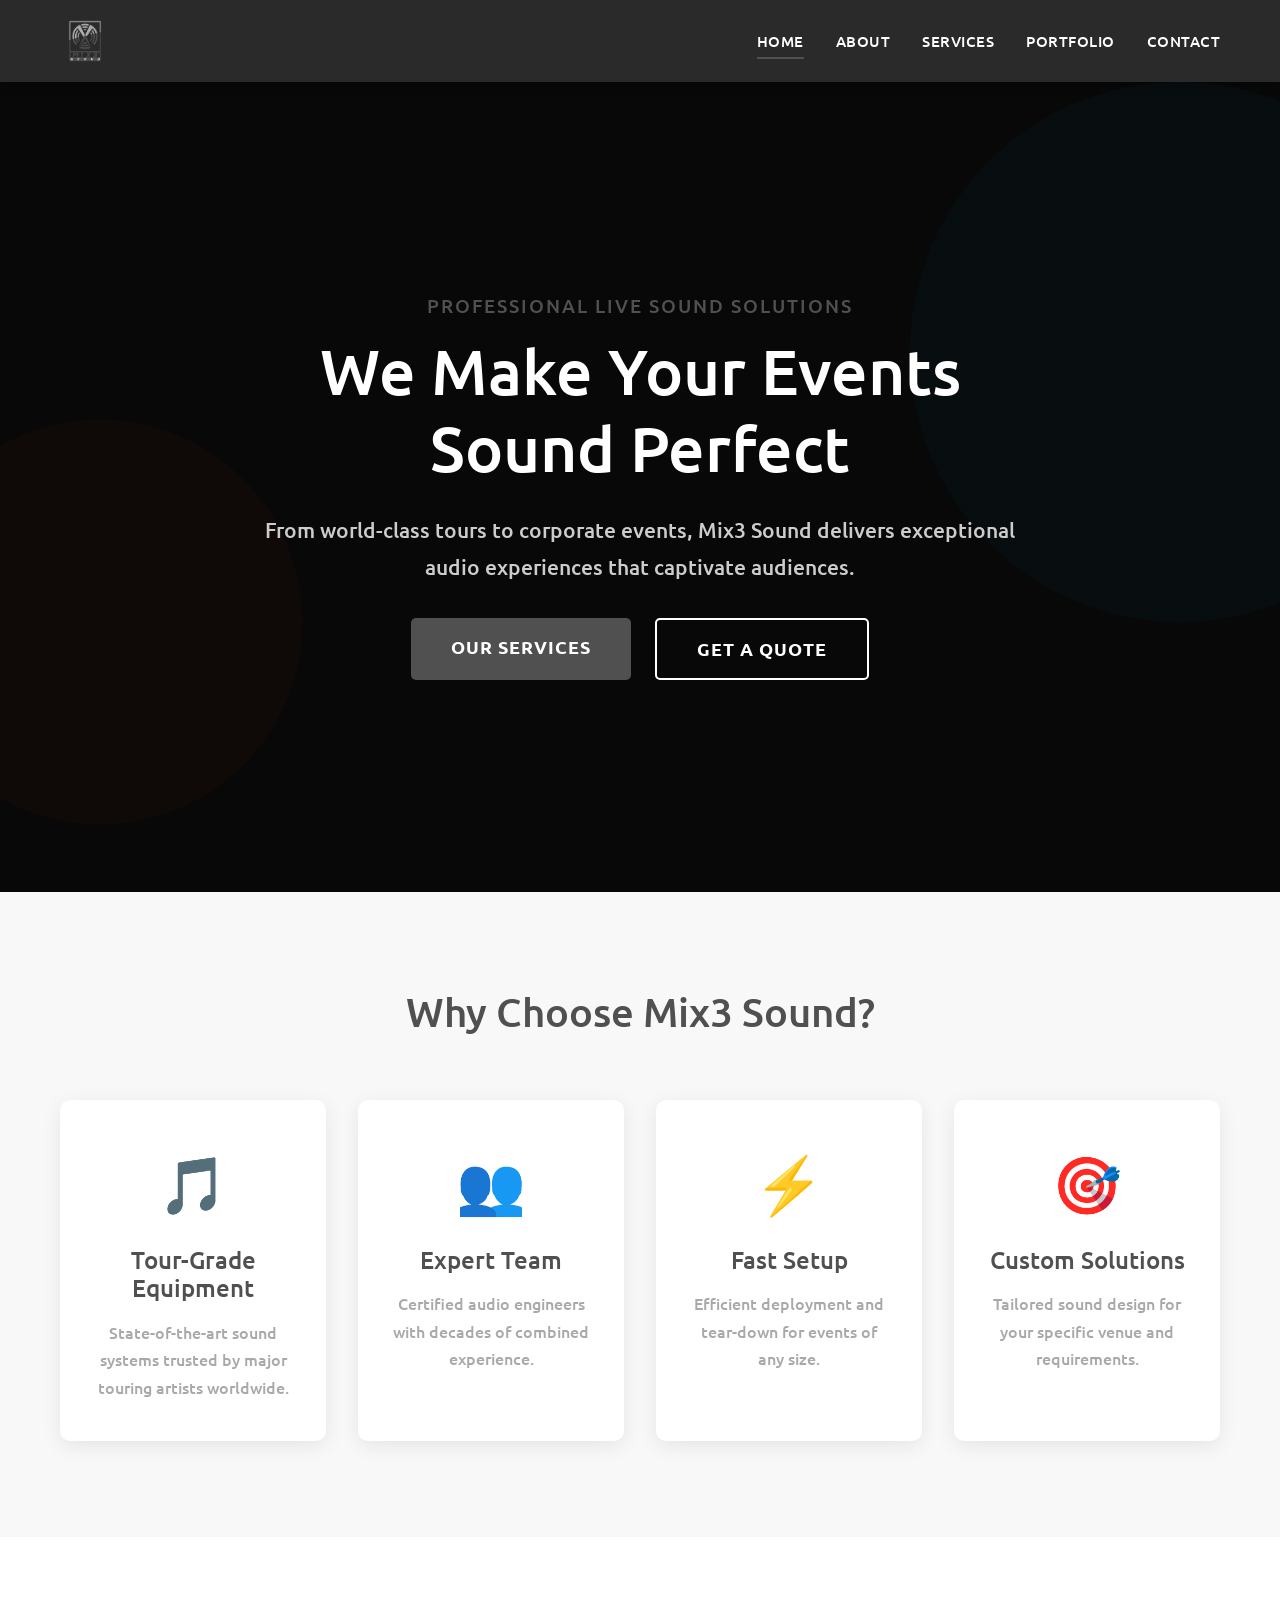
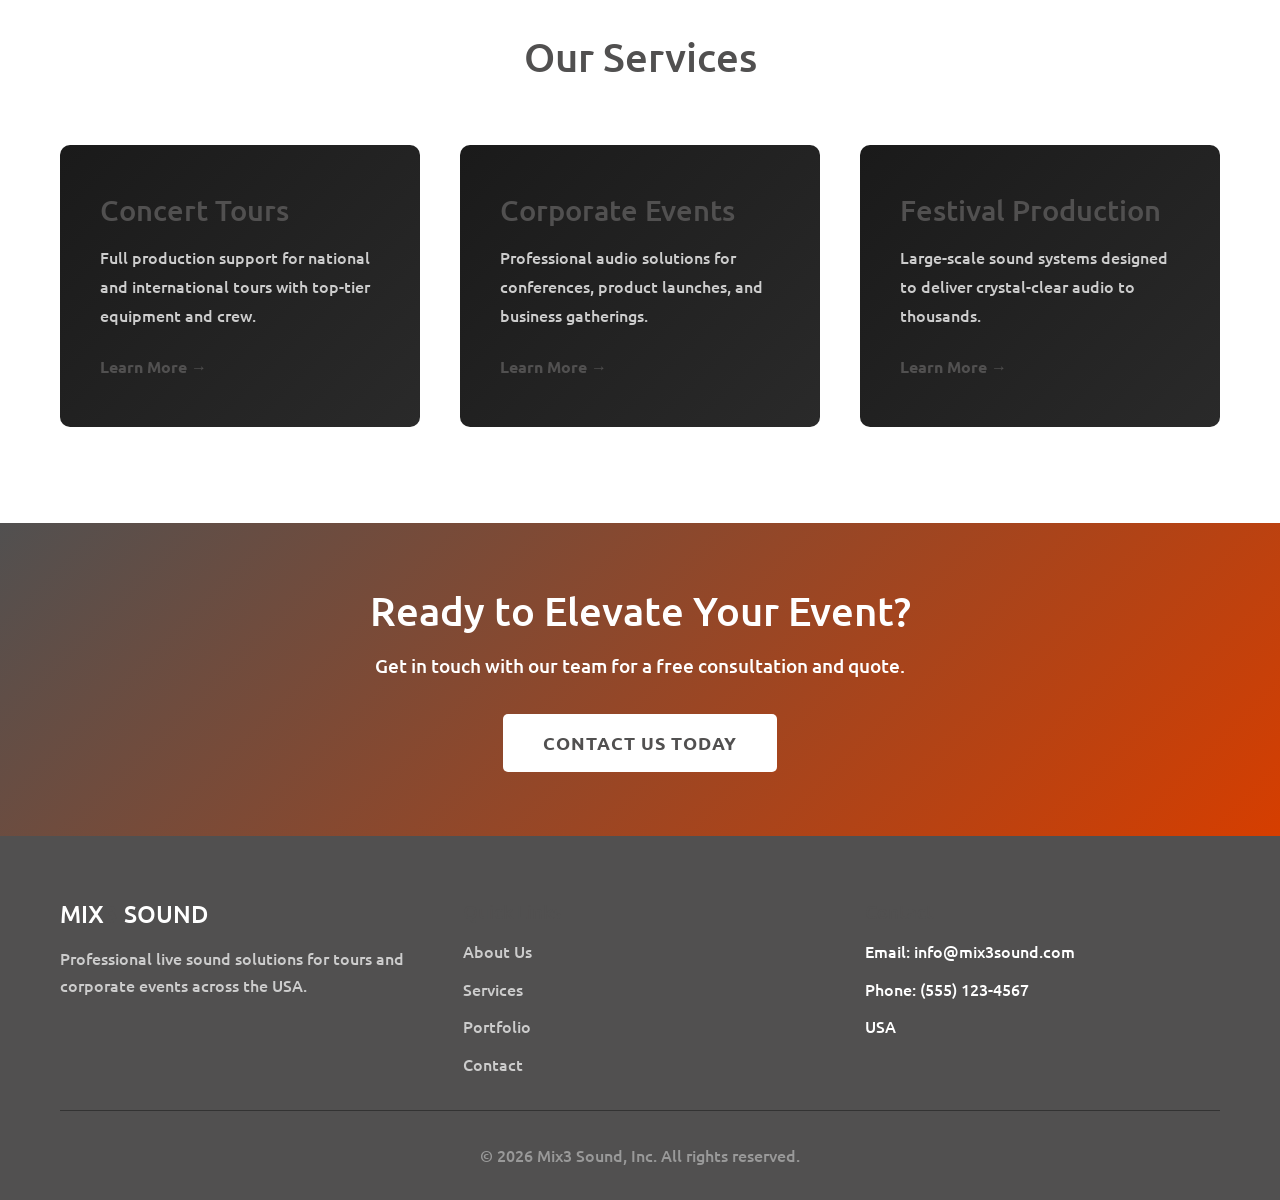
==== index.html @ 5f2ae473 "Initial commit: Mix3 Sound website with Ubuntu typography and brand colors" ====
<!DOCTYPE html>
<html lang="en">
<head>
    <meta charset="UTF-8">
    <meta name="viewport" content="width=device-width, initial-scale=1.0">
    <meta name="description" content="Mix3 Sound, Inc. - Professional Live Sound for Tours and Corporate Events">
    <title>Mix3 Sound, Inc. | Professional Live Sound Solutions</title>
    <link rel="preconnect" href="https://fonts.googleapis.com">
    <link rel="preconnect" href="https://fonts.gstatic.com" crossorigin>
    <link href="https://fonts.googleapis.com/css2?family=Ubuntu:wght@400;500;700&display=swap" rel="stylesheet">
    <link rel="stylesheet" href="css/style.css">
    <link rel="stylesheet" href="css/responsive.css">
</head>
<body>
    <!-- Navigation -->
    <nav class="navbar">
        <div class="container">
            <div class="logo">
                <a href="index.html">
                    <img src="images/logo/mix3-logo.png" alt="Mix3 Sound, Inc." class="logo-img">
                </a>
            </div>
            <ul class="nav-menu">
                <li><a href="index.html" class="active">Home</a></li>
                <li><a href="about.html">About</a></li>
                <li><a href="services.html">Services</a></li>
                <li><a href="portfolio.html">Portfolio</a></li>
                <li><a href="contact.html">Contact</a></li>
            </ul>
            <div class="hamburger">
                <span></span>
                <span></span>
                <span></span>
            </div>
        </div>
    </nav>

    <!-- Hero Section -->
    <section class="hero">
        <div class="hero-overlay">
            <div class="container">
                <div class="hero-content">
                    <h2 class="hero-subtitle">Professional Live Sound Solutions</h2>
                    <h1 class="hero-title">We Make Your Events Sound Perfect</h1>
                    <p class="hero-description">From world-class tours to corporate events, Mix3 Sound delivers exceptional audio experiences that captivate audiences.</p>
                    <div class="hero-buttons">
                        <a href="services.html" class="btn btn-primary">Our Services</a>
                        <a href="contact.html" class="btn btn-secondary">Get a Quote</a>
                    </div>
                </div>
            </div>
        </div>
    </section>

    <!-- Features Section -->
    <section class="features">
        <div class="container">
            <h2 class="section-title">Why Choose Mix3 Sound?</h2>
            <div class="features-grid">
                <div class="feature-card">
                    <div class="feature-icon">🎵</div>
                    <h3>Tour-Grade Equipment</h3>
                    <p>State-of-the-art sound systems trusted by major touring artists worldwide.</p>
                </div>
                <div class="feature-card">
                    <div class="feature-icon">👥</div>
                    <h3>Expert Team</h3>
                    <p>Certified audio engineers with decades of combined experience.</p>
                </div>
                <div class="feature-card">
                    <div class="feature-icon">⚡</div>
                    <h3>Fast Setup</h3>
                    <p>Efficient deployment and tear-down for events of any size.</p>
                </div>
                <div class="feature-card">
                    <div class="feature-icon">🎯</div>
                    <h3>Custom Solutions</h3>
                    <p>Tailored sound design for your specific venue and requirements.</p>
                </div>
            </div>
        </div>
    </section>

    <!-- Services Preview -->
    <section class="services-preview">
        <div class="container">
            <h2 class="section-title">Our Services</h2>
            <div class="services-grid">
                <div class="service-card">
                    <h3>Concert Tours</h3>
                    <p>Full production support for national and international tours with top-tier equipment and crew.</p>
                    <a href="services.html#tours" class="link-arrow">Learn More →</a>
                </div>
                <div class="service-card">
                    <h3>Corporate Events</h3>
                    <p>Professional audio solutions for conferences, product launches, and business gatherings.</p>
                    <a href="services.html#corporate" class="link-arrow">Learn More →</a>
                </div>
                <div class="service-card">
                    <h3>Festival Production</h3>
                    <p>Large-scale sound systems designed to deliver crystal-clear audio to thousands.</p>
                    <a href="services.html#festivals" class="link-arrow">Learn More →</a>
                </div>
            </div>
        </div>
    </section>

    <!-- CTA Section -->
    <section class="cta-section">
        <div class="container">
            <h2>Ready to Elevate Your Event?</h2>
            <p>Get in touch with our team for a free consultation and quote.</p>
            <a href="contact.html" class="btn btn-primary">Contact Us Today</a>
        </div>
    </section>

    <!-- Footer -->
    <footer class="footer">
        <div class="container">
            <div class="footer-content">
                <div class="footer-col">
                    <h3>MIX<span class="highlight">3</span> SOUND</h3>
                    <p>Professional live sound solutions for tours and corporate events across the USA.</p>
                </div>
                <div class="footer-col">
                    <h4>Quick Links</h4>
                    <ul>
                        <li><a href="about.html">About Us</a></li>
                        <li><a href="services.html">Services</a></li>
                        <li><a href="portfolio.html">Portfolio</a></li>
                        <li><a href="contact.html">Contact</a></li>
                    </ul>
                </div>
                <div class="footer-col">
                    <h4>Contact</h4>
                    <ul>
                        <li>Email: info@mix3sound.com</li>
                        <li>Phone: (555) 123-4567</li>
                        <li>USA</li>
                    </ul>
                </div>
            </div>
            <div class="footer-bottom">
                <p>&copy; 2026 Mix3 Sound, Inc. All rights reserved.</p>
            </div>
        </div>
    </footer>

    <!-- Mobile Menu Script -->
    <script>
        const hamburger = document.querySelector('.hamburger');
        const navMenu = document.querySelector('.nav-menu');

        hamburger.addEventListener('click', () => {
            hamburger.classList.toggle('active');
            navMenu.classList.toggle('active');
        });

        document.querySelectorAll('.nav-menu a').forEach(link => {
            link.addEventListener('click', () => {
                hamburger.classList.remove('active');
                navMenu.classList.remove('active');
            });
        });
    </script>
</body>
</html>
---- css/style.css ----
/* ========================================
   MIX3 SOUND, INC. - MAIN STYLESHEET
   Professional Live Sound Website
   ======================================== */

/* ============ RESET & BASE STYLES ============ */
* {
    margin: 0;
    padding: 0;
    box-sizing: border-box;
}

:root {
    /* Color Palette - Mix3 Sound Brand Colors */
    --primary-color: #515050;
    --secondary-color: #ABA8A8;
    --accent-color: #515050;
    --text-dark: #515050;
    --text-light: #FFFFFF;
    --text-gray: #ABA8A8;
    --bg-light: #f8f8f8;
    --bg-dark: #515050;
    
    /* Spacing */
    --spacing-xs: 0.5rem;
    --spacing-sm: 1rem;
    --spacing-md: 2rem;
    --spacing-lg: 4rem;
    --spacing-xl: 6rem;
    
    /* Typography - Ubuntu */
    --font-primary: 'Ubuntu', 'Segoe UI', Tahoma, Geneva, Verdana, sans-serif;
    --font-heading: 'Ubuntu', 'Arial Black', 'Arial Bold', sans-serif;
}

body {
    font-family: var(--font-primary);
    font-weight: 500;
    line-height: 1.6;
    color: var(--text-dark);
    background-color: #ffffff;
    overflow-x: hidden;
}

.container {
    max-width: 1200px;
    margin: 0 auto;
    padding: 0 20px;
}

img {
    max-width: 100%;
    height: auto;
    display: block;
}

a {
    text-decoration: none;
    color: inherit;
    transition: all 0.3s ease;
}

ul {
    list-style: none;
}

/* ============ TYPOGRAPHY ============ */
h1, h2, h3, h4, h5, h6 {
    font-family: var(--font-heading);
    font-weight: 500;
    line-height: 1.2;
    margin-bottom: 1rem;
}

h1 { font-size: 3rem; }
h2 { font-size: 2.5rem; }
h3 { font-size: 2rem; }
h4 { font-size: 1.5rem; }

.section-title {
    text-align: center;
    font-size: 2.5rem;
    margin-bottom: var(--spacing-lg);
    color: var(--text-dark);
}

.highlight {
    color: var(--primary-color);
}

/* ============ BUTTONS ============ */
.btn {
    display: inline-block;
    padding: 15px 40px;
    font-size: 1.1rem;
    font-weight: 600;
    text-transform: uppercase;
    letter-spacing: 1px;
    border-radius: 5px;
    cursor: pointer;
    transition: all 0.3s ease;
    border: none;
}

.btn-primary {
    background: var(--primary-color);
    color: var(--text-light);
}

.btn-primary:hover {
    background: #e64400;
    transform: translateY(-2px);
    box-shadow: 0 10px 25px rgba(255, 75, 0, 0.3);
}

.btn-secondary {
    background: transparent;
    color: var(--text-light);
    border: 2px solid var(--text-light);
}

.btn-secondary:hover {
    background: var(--text-light);
    color: var(--text-dark);
}

.link-arrow {
    color: var(--primary-color);
    font-weight: 600;
    transition: all 0.3s ease;
}

.link-arrow:hover {
    transform: translateX(5px);
    display: inline-block;
}

/* ============ NAVIGATION ============ */
.navbar {
    background: #2B2A2A;
    padding: 1rem 0;
    position: sticky;
    top: 0;
    z-index: 1000;
    box-shadow: 0 2px 10px rgba(0,0,0,0.3);
}

.navbar .container {
    display: flex;
    justify-content: space-between;
    align-items: center;
}

.logo h1 {
    font-size: 1.8rem;
    color: var(--text-light);
    margin: 0;
}

.logo-img {
    height: 50px;
    width: auto;
    display: block;
}

.logo a {
    display: block;
    line-height: 0;
}

.nav-menu {
    display: flex;
    gap: 2rem;
}

.nav-menu a {
    color: var(--text-light);
    font-weight: 500;
    text-transform: uppercase;
    letter-spacing: 0.5px;
    font-size: 0.95rem;
    padding: 0.5rem 0;
    position: relative;
}

.nav-menu a::after {
    content: '';
    position: absolute;
    bottom: 0;
    left: 0;
    width: 0;
    height: 2px;
    background: var(--primary-color);
    transition: width 0.3s ease;
}

.nav-menu a:hover::after,
.nav-menu a.active::after {
    width: 100%;
}

.hamburger {
    display: none;
    flex-direction: column;
    cursor: pointer;
}

.hamburger span {
    width: 25px;
    height: 3px;
    background: var(--text-light);
    margin: 3px 0;
    transition: 0.3s;
}

/* ============ HERO SECTION ============ */
.hero {
    height: 90vh;
    min-height: 600px;
    background: linear-gradient(135deg, #0a0a0a 0%, #1a1a1a 100%);
    background-image: 
        linear-gradient(rgba(0, 0, 0, 0.7), rgba(0, 0, 0, 0.7)),
        url('data:image/svg+xml,<svg xmlns="http://www.w3.org/2000/svg" viewBox="0 0 1200 600"><rect fill="%231a1a1a" width="1200" height="600"/><circle cx="200" cy="400" r="150" fill="%23FF4B00" opacity="0.1"/><circle cx="1000" cy="200" r="200" fill="%2300D4FF" opacity="0.1"/></svg>');
    background-size: cover;
    background-position: center;
    display: flex;
    align-items: center;
    position: relative;
}

.hero-overlay {
    width: 100%;
}

.hero-content {
    text-align: center;
    color: var(--text-light);
    max-width: 800px;
    margin: 0 auto;
}

.hero-subtitle {
    color: var(--accent-color);
    font-size: 1.2rem;
    font-weight: 500;
    text-transform: uppercase;
    letter-spacing: 2px;
    margin-bottom: 1rem;
}

.hero-title {
    font-size: 4rem;
    margin-bottom: 1.5rem;
    animation: fadeInUp 1s ease;
}

.hero-description {
    font-size: 1.3rem;
    margin-bottom: 2rem;
    color: #cccccc;
    line-height: 1.8;
}

.hero-buttons {
    display: flex;
    gap: 1.5rem;
    justify-content: center;
    flex-wrap: wrap;
}

@keyframes fadeInUp {
    from {
        opacity: 0;
        transform: translateY(30px);
    }
    to {
        opacity: 1;
        transform: translateY(0);
    }
}

/* ============ FEATURES SECTION ============ */
.features {
    padding: var(--spacing-xl) 0;
    background: var(--bg-light);
}

.features-grid {
    display: grid;
    grid-template-columns: repeat(auto-fit, minmax(250px, 1fr));
    gap: 2rem;
}

.feature-card {
    background: white;
    padding: 2.5rem 2rem;
    text-align: center;
    border-radius: 10px;
    box-shadow: 0 5px 20px rgba(0,0,0,0.08);
    transition: transform 0.3s ease, box-shadow 0.3s ease;
}

.feature-card:hover {
    transform: translateY(-10px);
    box-shadow: 0 15px 40px rgba(0,0,0,0.15);
}

.feature-icon {
    font-size: 3.5rem;
    margin-bottom: 1rem;
}

.feature-card h3 {
    color: var(--text-dark);
    margin-bottom: 1rem;
    font-size: 1.5rem;
}

.feature-card p {
    color: var(--text-gray);
    line-height: 1.7;
}

/* ============ SERVICES PREVIEW ============ */
.services-preview {
    padding: var(--spacing-xl) 0;
}

.services-grid {
    display: grid;
    grid-template-columns: repeat(auto-fit, minmax(300px, 1fr));
    gap: 2.5rem;
}

.service-card {
    background: linear-gradient(135deg, #1a1a1a 0%, #2a2a2a 100%);
    color: var(--text-light);
    padding: 3rem 2.5rem;
    border-radius: 10px;
    transition: transform 0.3s ease;
}

.service-card:hover {
    transform: scale(1.05);
}

.service-card h3 {
    font-size: 1.8rem;
    margin-bottom: 1rem;
    color: var(--primary-color);
}

.service-card p {
    margin-bottom: 1.5rem;
    color: #cccccc;
    line-height: 1.8;
}

/* ============ CTA SECTION ============ */
.cta-section {
    background: linear-gradient(135deg, var(--primary-color) 0%, #d63e00 100%);
    color: var(--text-light);
    padding: var(--spacing-lg) 0;
    text-align: center;
}

.cta-section h2 {
    font-size: 2.5rem;
    margin-bottom: 1rem;
}

.cta-section p {
    font-size: 1.2rem;
    margin-bottom: 2rem;
}

.cta-section .btn-primary {
    background: var(--text-light);
    color: var(--primary-color);
}

.cta-section .btn-primary:hover {
    background: #f0f0f0;
}

/* ============ PAGE HEADER ============ */
.page-header {
    background: linear-gradient(135deg, #1a1a1a 0%, #2a2a2a 100%);
    color: var(--text-light);
    padding: var(--spacing-lg) 0;
    text-align: center;
}

.page-header h1 {
    font-size: 3.5rem;
    margin-bottom: 1rem;
}

.page-header p {
    font-size: 1.3rem;
    color: #cccccc;
}

/* ============ ABOUT PAGE ============ */
.about-content {
    padding: var(--spacing-xl) 0;
}

.about-grid {
    display: grid;
    grid-template-columns: 1fr 1fr;
    gap: 4rem;
    align-items: center;
}

.about-text h2 {
    color: var(--text-dark);
    margin-bottom: 1.5rem;
}

.about-text p {
    color: var(--text-gray);
    font-size: 1.1rem;
    line-height: 1.8;
    margin-bottom: 1.5rem;
}

.about-image {
    border-radius: 10px;
    overflow: hidden;
}

.placeholder-image {
    background: linear-gradient(135deg, #e0e0e0 0%, #f0f0f0 100%);
    padding: 8rem 2rem;
    text-align: center;
    color: #999;
    font-size: 1.2rem;
}

.mission-vision {
    background: var(--bg-light);
    padding: var(--spacing-lg) 0;
}

.mv-grid {
    display: grid;
    grid-template-columns: repeat(auto-fit, minmax(400px, 1fr));
    gap: 2rem;
}

.mv-card {
    background: white;
    padding: 3rem;
    border-radius: 10px;
    box-shadow: 0 5px 20px rgba(0,0,0,0.08);
}

.mv-card h3 {
    color: var(--primary-color);
    font-size: 2rem;
    margin-bottom: 1rem;
}

.mv-card p {
    color: var(--text-gray);
    font-size: 1.1rem;
    line-height: 1.8;
}

.values {
    padding: var(--spacing-xl) 0;
}

.values-grid {
    display: grid;
    grid-template-columns: repeat(auto-fit, minmax(250px, 1fr));
    gap: 2rem;
}

.value-card {
    text-align: center;
    padding: 2rem;
}

.value-card h3 {
    color: var(--text-dark);
    font-size: 1.5rem;
    margin-bottom: 1rem;
}

.value-card p {
    color: var(--text-gray);
    line-height: 1.7;
}

.stats-section {
    background: linear-gradient(135deg, #1a1a1a 0%, #2a2a2a 100%);
    color: var(--text-light);
    padding: var(--spacing-lg) 0;
}

.stats-grid {
    display: grid;
    grid-template-columns: repeat(auto-fit, minmax(200px, 1fr));
    gap: 2rem;
}

.stat-card {
    text-align: center;
    padding: 2rem;
}

.stat-number {
    font-size: 3.5rem;
    color: var(--primary-color);
    margin-bottom: 0.5rem;
}

.stat-card p {
    font-size: 1.1rem;
    color: #cccccc;
}

/* ============ SERVICES PAGE ============ */
.services-detail {
    padding: var(--spacing-xl) 0;
}

.service-detail-card {
    margin-bottom: 4rem;
    background: white;
    border-radius: 10px;
    padding: 3rem;
    box-shadow: 0 5px 20px rgba(0,0,0,0.08);
}

.service-detail-card h2 {
    color: var(--primary-color);
    margin-bottom: 1rem;
}

.service-intro {
    font-size: 1.2rem;
    color: var(--text-gray);
    margin-bottom: 2rem;
}

.service-detail-card h3 {
    color: var(--text-dark);
    font-size: 1.5rem;
    margin-top: 2rem;
    margin-bottom: 1rem;
}

.service-list {
    list-style: none;
    padding-left: 0;
}

.service-list li {
    color: var(--text-gray);
    padding: 0.75rem 0;
    padding-left: 2rem;
    position: relative;
    line-height: 1.6;
}

.service-list li::before {
    content: "✓";
    position: absolute;
    left: 0;
    color: var(--primary-color);
    font-weight: bold;
    font-size: 1.2rem;
}

.service-highlights {
    background: var(--bg-light);
    padding: 2rem;
    border-radius: 8px;
    margin-top: 2rem;
    border-left: 4px solid var(--primary-color);
}

.service-highlights h3 {
    margin-top: 0;
}

.service-highlights p {
    color: var(--text-gray);
    line-height: 1.8;
}

.additional-services {
    background: var(--bg-light);
    padding: var(--spacing-lg) 0;
}

.additional-grid {
    display: grid;
    grid-template-columns: repeat(auto-fit, minmax(300px, 1fr));
    gap: 2rem;
}

.additional-card {
    background: white;
    padding: 2.5rem;
    border-radius: 10px;
    text-align: center;
    box-shadow: 0 5px 20px rgba(0,0,0,0.08);
}

.additional-card h3 {
    color: var(--text-dark);
    margin-bottom: 1rem;
}

.additional-card p {
    color: var(--text-gray);
    line-height: 1.7;
}

/* ============ PORTFOLIO PAGE ============ */
.portfolio-section {
    padding: var(--spacing-xl) 0;
}

.portfolio-filters {
    display: flex;
    justify-content: center;
    gap: 1rem;
    margin-bottom: 3rem;
    flex-wrap: wrap;
}

.filter-btn {
    padding: 0.75rem 2rem;
    background: transparent;
    border: 2px solid var(--text-dark);
    color: var(--text-dark);
    font-weight: 600;
    text-transform: uppercase;
    cursor: pointer;
    transition: all 0.3s ease;
    border-radius: 5px;
}

.filter-btn:hover,
.filter-btn.active {
    background: var(--primary-color);
    border-color: var(--primary-color);
    color: var(--text-light);
}

.portfolio-grid {
    display: grid;
    grid-template-columns: repeat(auto-fill, minmax(350px, 1fr));
    gap: 2rem;
}

.portfolio-item {
    background: white;
    border-radius: 10px;
    overflow: hidden;
    box-shadow: 0 5px 20px rgba(0,0,0,0.08);
    transition: transform 0.3s ease;
}

.portfolio-item:hover {
    transform: translateY(-5px);
    box-shadow: 0 10px 30px rgba(0,0,0,0.15);
}

.portfolio-image {
    height: 250px;
    overflow: hidden;
}

.portfolio-image .placeholder-image {
    height: 100%;
    padding: 5rem 2rem;
}

.portfolio-info {
    padding: 2rem;
}

.portfolio-info h3 {
    color: var(--text-dark);
    font-size: 1.5rem;
    margin-bottom: 0.5rem;
}

.portfolio-category {
    color: var(--primary-color);
    font-weight: 600;
    text-transform: uppercase;
    font-size: 0.9rem;
    margin-bottom: 1rem;
}

.portfolio-info p {
    color: var(--text-gray);
    line-height: 1.7;
}

.testimonials {
    background: var(--bg-light);
    padding: var(--spacing-xl) 0;
}

.testimonials-grid {
    display: grid;
    grid-template-columns: repeat(auto-fit, minmax(300px, 1fr));
    gap: 2rem;
}

.testimonial-card {
    background: white;
    padding: 2.5rem;
    border-radius: 10px;
    box-shadow: 0 5px 20px rgba(0,0,0,0.08);
}

.testimonial-text {
    color: var(--text-gray);
    font-style: italic;
    font-size: 1.1rem;
    line-height: 1.8;
    margin-bottom: 1.5rem;
}

.testimonial-author {
    color: var(--text-dark);
    font-weight: 600;
}

/* ============ CONTACT PAGE ============ */
.contact-section {
    padding: var(--spacing-xl) 0;
}

.contact-grid {
    display: grid;
    grid-template-columns: 1.5fr 1fr;
    gap: 4rem;
}

.contact-form-container h2 {
    margin-bottom: 1rem;
}

.contact-form-container > p {
    color: var(--text-gray);
    margin-bottom: 2rem;
}

.contact-form {
    display: flex;
    flex-direction: column;
    gap: 1.5rem;
}

.form-group {
    display: flex;
    flex-direction: column;
}

.form-group label {
    font-weight: 600;
    margin-bottom: 0.5rem;
    color: var(--text-dark);
}

.form-group input,
.form-group select,
.form-group textarea {
    padding: 0.75rem 1rem;
    border: 2px solid #e0e0e0;
    border-radius: 5px;
    font-family: inherit;
    font-size: 1rem;
    transition: border-color 0.3s ease;
}

.form-group input:focus,
.form-group select:focus,
.form-group textarea:focus {
    outline: none;
    border-color: var(--primary-color);
}

.contact-form button[type="submit"] {
    margin-top: 1rem;
    width: 100%;
}

.form-message {
    margin-top: 1rem;
    padding: 1rem;
    border-radius: 5px;
    display: none;
}

.success-message {
    color: #155724;
    background: #d4edda;
    padding: 1rem;
    border-radius: 5px;
    border: 1px solid #c3e6cb;
}

.contact-info {
    background: var(--bg-light);
    padding: 2.5rem;
    border-radius: 10px;
    height: fit-content;
}

.contact-info h2 {
    margin-bottom: 2rem;
}

.contact-info-item {
    margin-bottom: 2rem;
}

.contact-info-item h3 {
    color: var(--text-dark);
    font-size: 1.2rem;
    margin-bottom: 0.5rem;
}

.contact-info-item p {
    color: var(--text-gray);
    line-height: 1.7;
}

.contact-info-item a {
    color: var(--primary-color);
    font-weight: 600;
}

.contact-info-item a:hover {
    text-decoration: underline;
}

.small-text {
    font-size: 0.9rem;
    font-style: italic;
}

.social-links {
    border-top: 2px solid #e0e0e0;
    padding-top: 2rem;
}

.social-link {
    color: var(--primary-color);
    font-weight: 600;
}

.social-link:hover {
    text-decoration: underline;
}

.faq-section {
    background: var(--bg-light);
    padding: var(--spacing-lg) 0;
}

.faq-grid {
    display: grid;
    grid-template-columns: repeat(auto-fit, minmax(300px, 1fr));
    gap: 2rem;
}

.faq-item {
    background: white;
    padding: 2rem;
    border-radius: 10px;
    box-shadow: 0 5px 20px rgba(0,0,0,0.08);
}

.faq-item h3 {
    color: var(--text-dark);
    font-size: 1.2rem;
    margin-bottom: 1rem;
}

.faq-item p {
    color: var(--text-gray);
    line-height: 1.7;
}

/* ============ FOOTER ============ */
.footer {
    background: var(--bg-dark);
    color: var(--text-light);
    padding: var(--spacing-lg) 0 var(--spacing-md) 0;
}

.footer-content {
    display: grid;
    grid-template-columns: repeat(auto-fit, minmax(250px, 1fr));
    gap: 3rem;
    margin-bottom: 2rem;
}

.footer-col h3 {
    font-size: 1.5rem;
    margin-bottom: 1rem;
}

.footer-col h4 {
    font-size: 1.2rem;
    margin-bottom: 1rem;
    color: var(--primary-color);
}

.footer-col p {
    color: #cccccc;
    line-height: 1.7;
}

.footer-col ul {
    display: flex;
    flex-direction: column;
    gap: 0.75rem;
}

.footer-col ul li a {
    color: #cccccc;
}

.footer-col ul li a:hover {
    color: var(--primary-color);
}

.footer-bottom {
    text-align: center;
    padding-top: 2rem;
    border-top: 1px solid #333;
    color: #999999;
}
---- css/responsive.css ----
/* ========================================
   MIX3 SOUND, INC. - RESPONSIVE STYLESHEET
   Mobile & Tablet Optimizations
   ======================================== */

/* ============ TABLET (max-width: 992px) ============ */
@media (max-width: 992px) {
    .container {
        padding: 0 30px;
    }

    h1 { font-size: 2.5rem; }
    h2 { font-size: 2rem; }
    h3 { font-size: 1.5rem; }

    .hero-title {
        font-size: 3rem;
    }

    .hero-description {
        font-size: 1.1rem;
    }

    .about-grid {
        grid-template-columns: 1fr;
        gap: 2rem;
    }

    .contact-grid {
        grid-template-columns: 1fr;
        gap: 3rem;
    }

    .mv-grid {
        grid-template-columns: 1fr;
    }

    .portfolio-grid {
        grid-template-columns: repeat(auto-fill, minmax(300px, 1fr));
    }
}

/* ============ MOBILE (max-width: 768px) ============ */
@media (max-width: 768px) {
    :root {
        --spacing-xl: 4rem;
        --spacing-lg: 3rem;
        --spacing-md: 1.5rem;
    }

    /* Navigation Mobile */
    .nav-menu {
        position: fixed;
        left: -100%;
        top: 70px;
        flex-direction: column;
        background-color: #2B2A2A;
        width: 100%;
        text-align: center;
        transition: 0.3s;
        box-shadow: 0 10px 27px rgba(0, 0, 0, 0.5);
        padding: 2rem 0;
        gap: 0;
    }

    .nav-menu.active {
        left: 0;
    }

    .nav-menu li {
        padding: 1rem 0;
    }

    .hamburger {
        display: flex;
    }

    .hamburger.active span:nth-child(1) {
        transform: rotate(-45deg) translate(-5px, 6px);
    }

    .hamburger.active span:nth-child(2) {
        opacity: 0;
    }

    .hamburger.active span:nth-child(3) {
        transform: rotate(45deg) translate(-5px, -6px);
    }

    /* Hero Section Mobile */
    .hero {
        height: auto;
        min-height: 70vh;
        padding: 4rem 0;
    }

    .hero-title {
        font-size: 2.5rem;
    }

    .hero-subtitle {
        font-size: 1rem;
    }

    .hero-description {
        font-size: 1rem;
    }

    .hero-buttons {
        flex-direction: column;
        align-items: center;
    }

    .hero-buttons .btn {
        width: 100%;
        max-width: 300px;
    }

    /* Grid Adjustments */
    .features-grid,
    .services-grid,
    .values-grid,
    .stats-grid,
    .additional-grid,
    .testimonials-grid,
    .faq-grid {
        grid-template-columns: 1fr;
    }

    /* Page Header Mobile */
    .page-header h1 {
        font-size: 2.5rem;
    }

    .page-header p {
        font-size: 1.1rem;
    }

    /* Service Detail Cards */
    .service-detail-card {
        padding: 2rem 1.5rem;
    }

    /* Portfolio Mobile */
    .portfolio-grid {
        grid-template-columns: 1fr;
    }

    .portfolio-filters {
        flex-direction: column;
        gap: 0.5rem;
    }

    .filter-btn {
        width: 100%;
    }

    /* Footer Mobile */
    .footer-content {
        grid-template-columns: 1fr;
        gap: 2rem;
    }

    /* Contact Form Mobile */
    .contact-info {
        order: 2;
    }

    .contact-form-container {
        order: 1;
    }
}

/* ============ SMALL MOBILE (max-width: 480px) ============ */
@media (max-width: 480px) {
    .container {
        padding: 0 20px;
    }

    h1 { font-size: 2rem; }
    h2 { font-size: 1.75rem; }
    h3 { font-size: 1.25rem; }

    .section-title {
        font-size: 2rem;
    }

    .logo h1 {
        font-size: 1.5rem;
    }

    .logo-img {
        height: 40px;
    }

    .hero-title {
        font-size: 2rem;
    }

    .hero-subtitle {
        font-size: 0.9rem;
    }

    .btn {
        padding: 12px 30px;
        font-size: 1rem;
    }

    .feature-card,
    .service-card,
    .additional-card,
    .testimonial-card,
    .faq-item {
        padding: 1.5rem;
    }

    .stat-number {
        font-size: 2.5rem;
    }

    .service-detail-card {
        padding: 1.5rem 1rem;
    }

    .contact-info {
        padding: 1.5rem;
    }

    .placeholder-image {
        padding: 5rem 1rem;
        font-size: 1rem;
    }

    .portfolio-image {
        height: 200px;
    }

    .portfolio-info {
        padding: 1.5rem;
    }
}

/* ============ LANDSCAPE MOBILE FIX ============ */
@media (max-height: 600px) and (orientation: landscape) {
    .hero {
        min-height: 100vh;
        padding: 2rem 0;
    }

    .hero-title {
        font-size: 2rem;
    }

    .hero-description {
        font-size: 0.95rem;
    }
}

/* ============ LARGE SCREENS (min-width: 1400px) ============ */
@media (min-width: 1400px) {
    .container {
        max-width: 1400px;
    }

    .hero-title {
        font-size: 4.5rem;
    }

    .section-title {
        font-size: 3rem;
    }
}

/* ============ ACCESSIBILITY & PERFORMANCE ============ */

/* Reduce motion for users who prefer it */
@media (prefers-reduced-motion: reduce) {
    *,
    *::before,
    *::after {
        animation-duration: 0.01ms !important;
        animation-iteration-count: 1 !important;
        transition-duration: 0.01ms !important;
    }
}

/* High contrast mode support */
@media (prefers-contrast: high) {
    .btn-primary,
    .btn-secondary {
        border: 3px solid currentColor;
    }

    .feature-card,
    .service-card,
    .portfolio-item {
        border: 2px solid var(--text-dark);
    }
}

/* Print styles */
@media print {
    .navbar,
    .hamburger,
    .hero-buttons,
    .cta-section,
    .footer {
        display: none;
    }

    body {
        font-size: 12pt;
        line-height: 1.5;
        color: #000;
    }

    .container {
        max-width: 100%;
    }
}
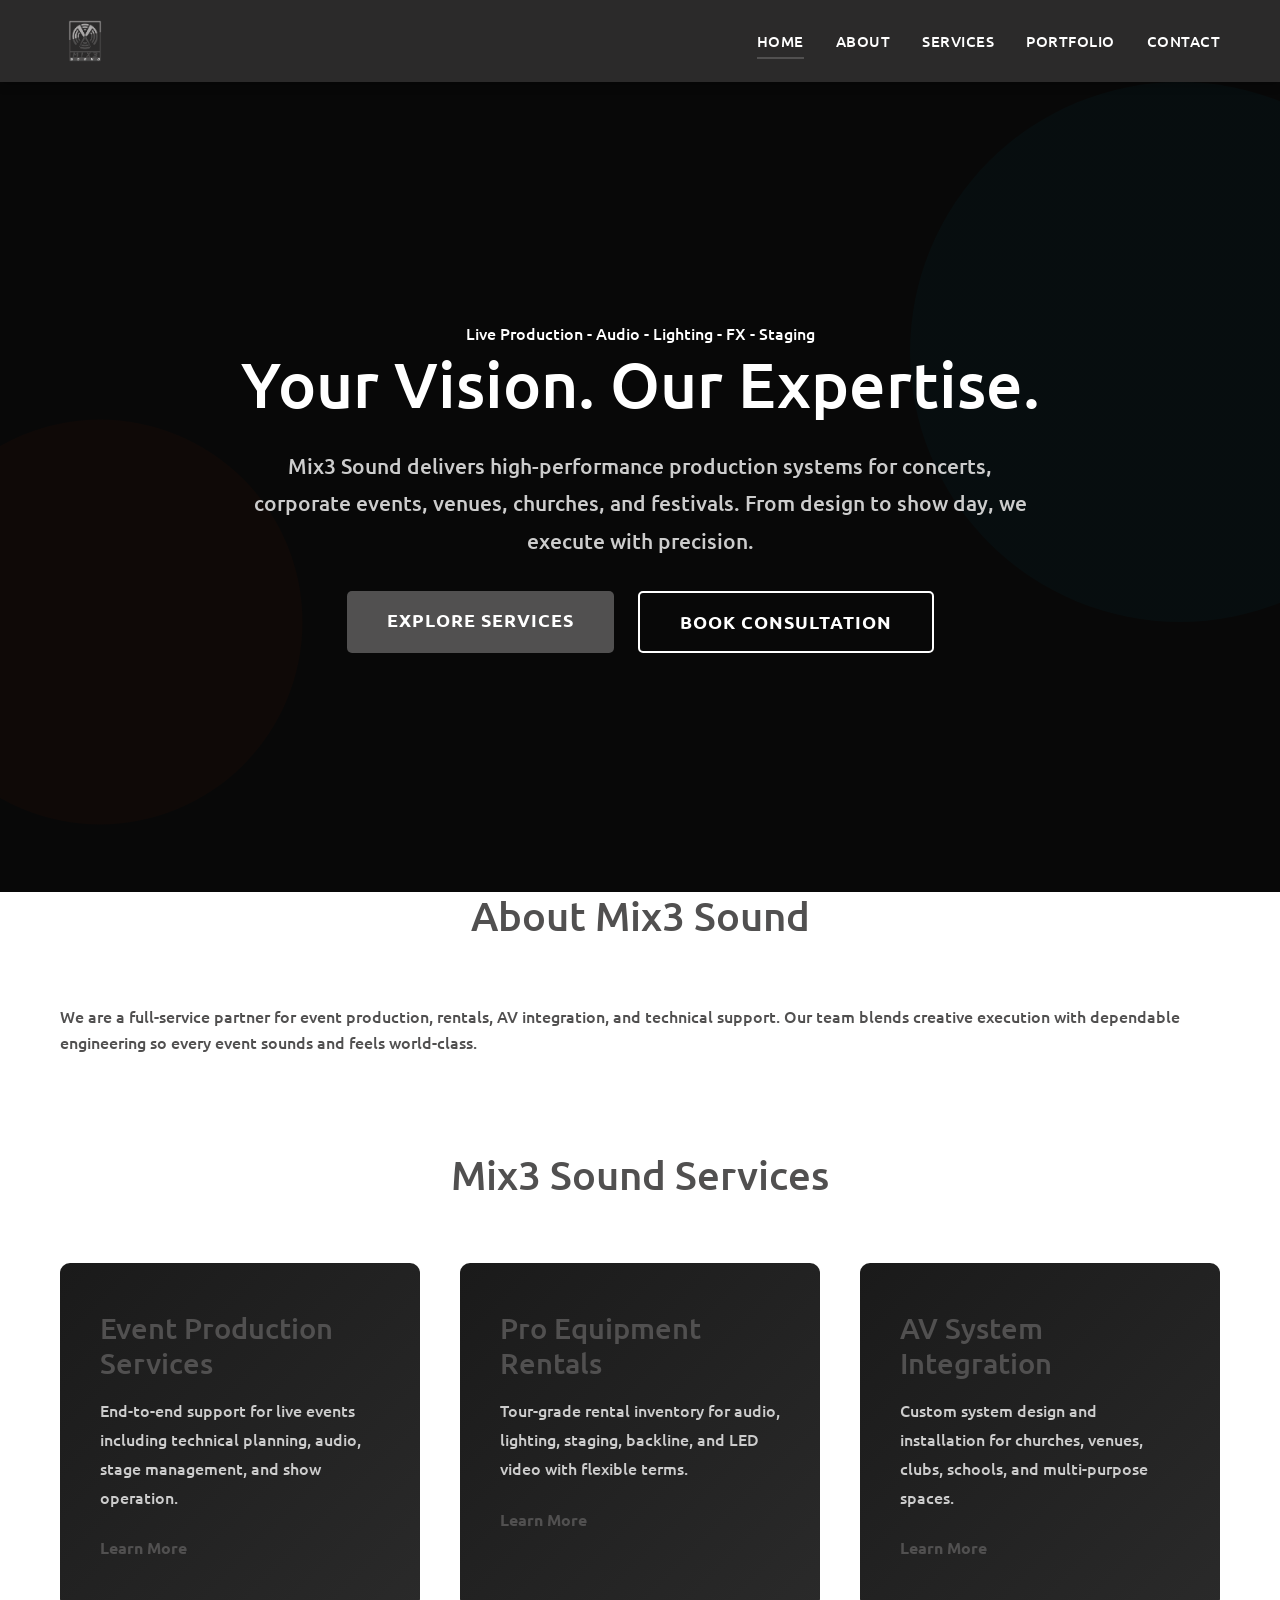
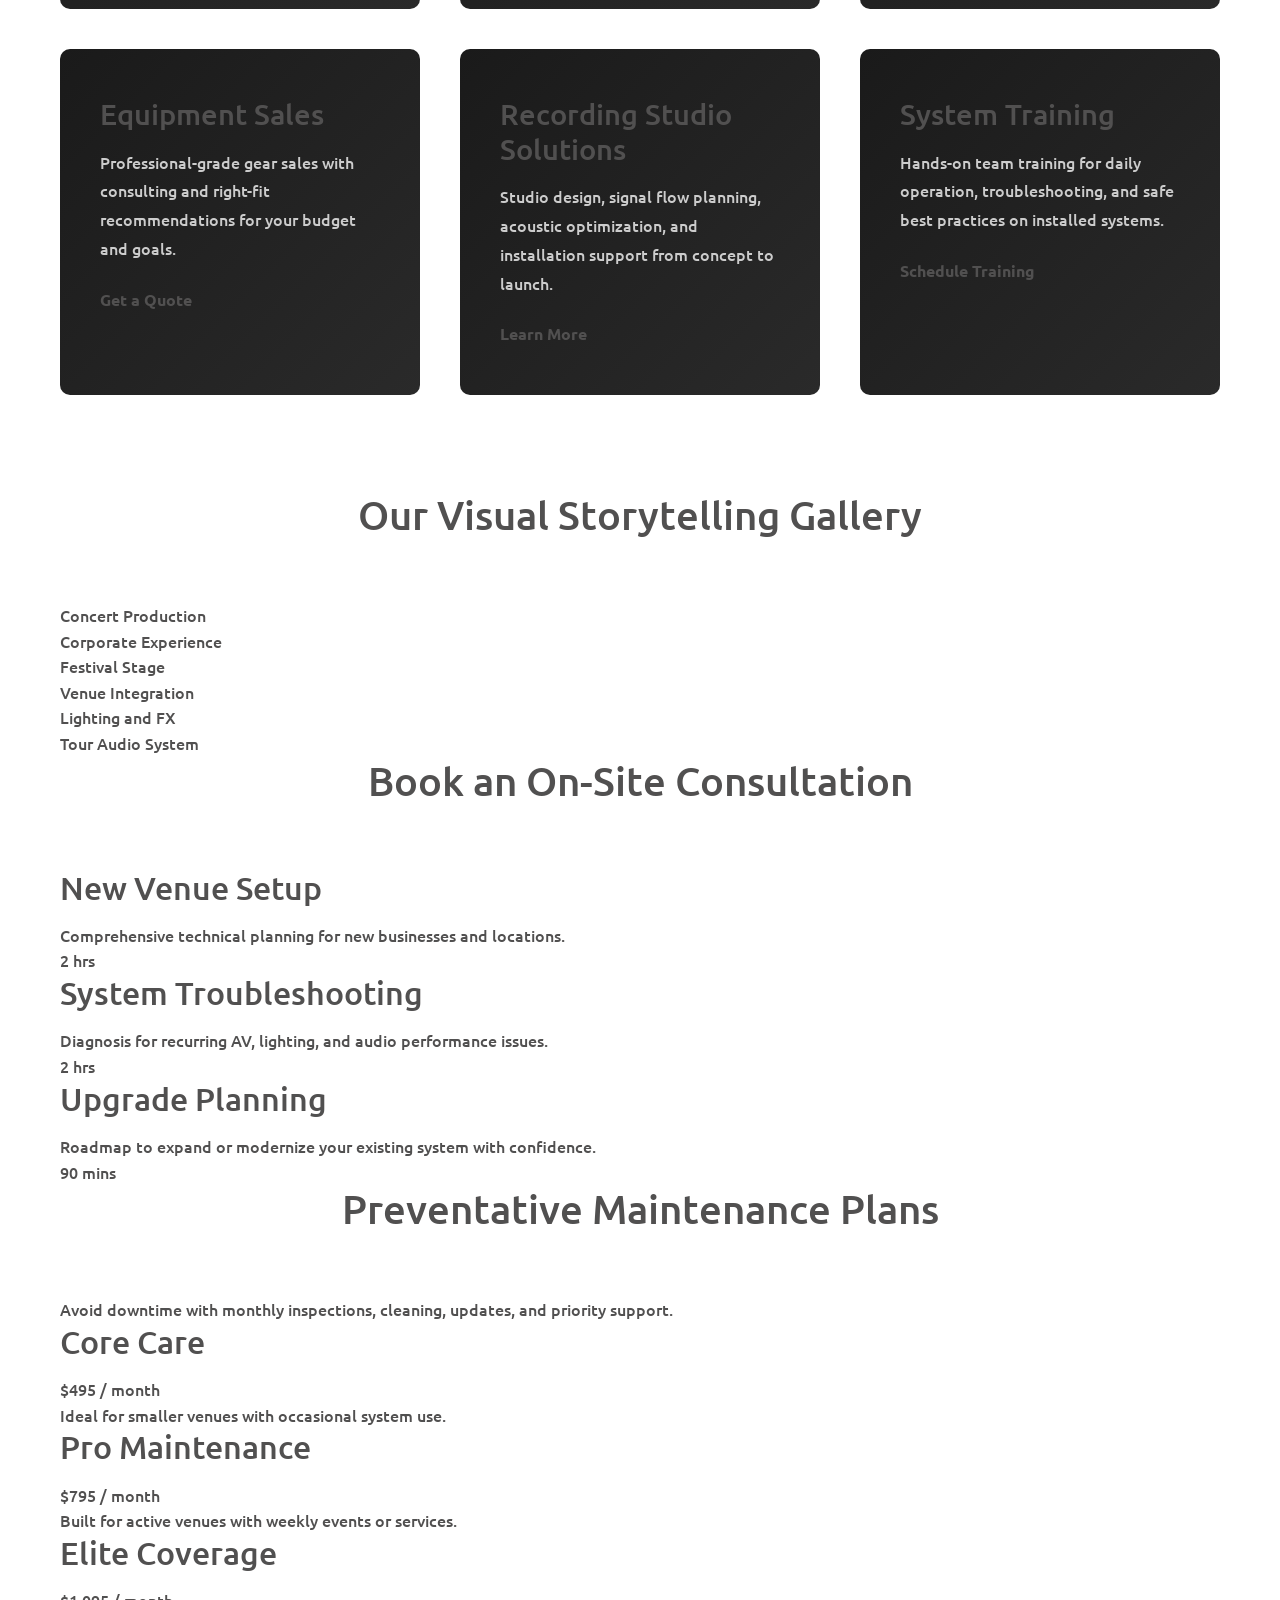
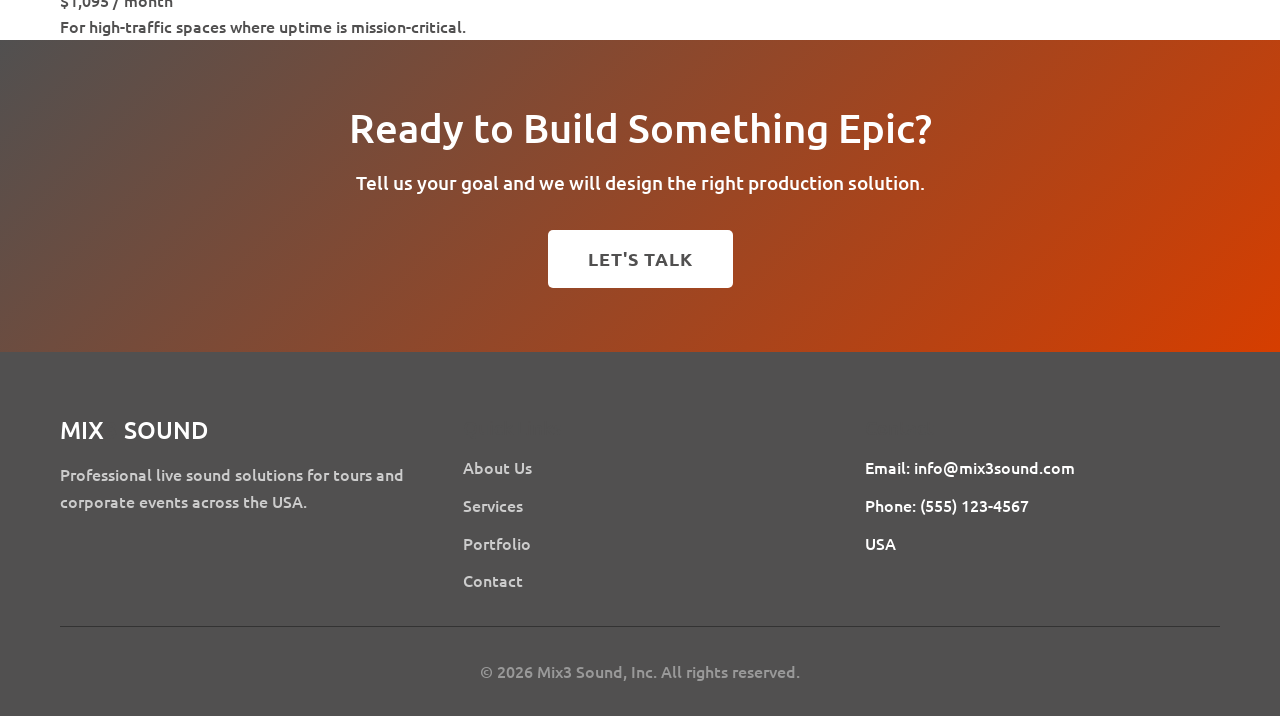
==== commit b724f57d: "v2" ====
--- a/index.html
+++ b/index.html
@@ -40,66 +40,124 @@
         <div class="hero-overlay">
             <div class="container">
                 <div class="hero-content">
-                    <h2 class="hero-subtitle">Professional Live Sound Solutions</h2>
-                    <h1 class="hero-title">We Make Your Events Sound Perfect</h1>
-                    <p class="hero-description">From world-class tours to corporate events, Mix3 Sound delivers exceptional audio experiences that captivate audiences.</p>
+                    <p class="hero-kicker">Live Production - Audio - Lighting - FX - Staging</p>
+                    <h1 class="hero-title">Your Vision. Our Expertise.</h1>
+                    <p class="hero-description">Mix3 Sound delivers high-performance production systems for concerts, corporate events, venues, churches, and festivals. From design to show day, we execute with precision.</p>
                     <div class="hero-buttons">
-                        <a href="services.html" class="btn btn-primary">Our Services</a>
-                        <a href="contact.html" class="btn btn-secondary">Get a Quote</a>
+                        <a href="services.html" class="btn btn-primary">Explore Services</a>
+                        <a href="contact.html" class="btn btn-secondary">Book Consultation</a>
                     </div>
                 </div>
             </div>
         </div>
     </section>
 
-    <!-- Features Section -->
-    <section class="features">
-        <div class="container">
-            <h2 class="section-title">Why Choose Mix3 Sound?</h2>
-            <div class="features-grid">
-                <div class="feature-card">
-                    <div class="feature-icon">🎵</div>
-                    <h3>Tour-Grade Equipment</h3>
-                    <p>State-of-the-art sound systems trusted by major touring artists worldwide.</p>
-                </div>
-                <div class="feature-card">
-                    <div class="feature-icon">👥</div>
-                    <h3>Expert Team</h3>
-                    <p>Certified audio engineers with decades of combined experience.</p>
-                </div>
-                <div class="feature-card">
-                    <div class="feature-icon">⚡</div>
-                    <h3>Fast Setup</h3>
-                    <p>Efficient deployment and tear-down for events of any size.</p>
-                </div>
-                <div class="feature-card">
-                    <div class="feature-icon">🎯</div>
-                    <h3>Custom Solutions</h3>
-                    <p>Tailored sound design for your specific venue and requirements.</p>
-                </div>
-            </div>
+    <!-- About Snapshot -->
+    <section class="about-snapshot">
+        <div class="container">
+            <h2 class="section-title">About Mix3 Sound</h2>
+            <p>We are a full-service partner for event production, rentals, AV integration, and technical support. Our team blends creative execution with dependable engineering so every event sounds and feels world-class.</p>
         </div>
     </section>
 
     <!-- Services Preview -->
     <section class="services-preview">
         <div class="container">
-            <h2 class="section-title">Our Services</h2>
+            <h2 class="section-title">Mix3 Sound Services</h2>
             <div class="services-grid">
                 <div class="service-card">
-                    <h3>Concert Tours</h3>
-                    <p>Full production support for national and international tours with top-tier equipment and crew.</p>
-                    <a href="services.html#tours" class="link-arrow">Learn More →</a>
-                </div>
-                <div class="service-card">
-                    <h3>Corporate Events</h3>
-                    <p>Professional audio solutions for conferences, product launches, and business gatherings.</p>
-                    <a href="services.html#corporate" class="link-arrow">Learn More →</a>
-                </div>
-                <div class="service-card">
-                    <h3>Festival Production</h3>
-                    <p>Large-scale sound systems designed to deliver crystal-clear audio to thousands.</p>
-                    <a href="services.html#festivals" class="link-arrow">Learn More →</a>
+                    <h3>Event Production Services</h3>
+                    <p>End-to-end support for live events including technical planning, audio, stage management, and show operation.</p>
+                    <a href="services.html" class="link-arrow">Learn More</a>
+                </div>
+                <div class="service-card">
+                    <h3>Pro Equipment Rentals</h3>
+                    <p>Tour-grade rental inventory for audio, lighting, staging, backline, and LED video with flexible terms.</p>
+                    <a href="services.html" class="link-arrow">Learn More</a>
+                </div>
+                <div class="service-card">
+                    <h3>AV System Integration</h3>
+                    <p>Custom system design and installation for churches, venues, clubs, schools, and multi-purpose spaces.</p>
+                    <a href="services.html" class="link-arrow">Learn More</a>
+                </div>
+                <div class="service-card">
+                    <h3>Equipment Sales</h3>
+                    <p>Professional-grade gear sales with consulting and right-fit recommendations for your budget and goals.</p>
+                    <a href="contact.html" class="link-arrow">Get a Quote</a>
+                </div>
+                <div class="service-card">
+                    <h3>Recording Studio Solutions</h3>
+                    <p>Studio design, signal flow planning, acoustic optimization, and installation support from concept to launch.</p>
+                    <a href="services.html" class="link-arrow">Learn More</a>
+                </div>
+                <div class="service-card">
+                    <h3>System Training</h3>
+                    <p>Hands-on team training for daily operation, troubleshooting, and safe best practices on installed systems.</p>
+                    <a href="contact.html" class="link-arrow">Schedule Training</a>
+                </div>
+            </div>
+        </div>
+    </section>
+
+    <!-- Visual Story -->
+    <section class="visual-story">
+        <div class="container">
+            <h2 class="section-title">Our Visual Storytelling Gallery</h2>
+            <div class="gallery-grid">
+                <div class="gallery-card"><span>Concert Production</span></div>
+                <div class="gallery-card"><span>Corporate Experience</span></div>
+                <div class="gallery-card"><span>Festival Stage</span></div>
+                <div class="gallery-card"><span>Venue Integration</span></div>
+                <div class="gallery-card"><span>Lighting and FX</span></div>
+                <div class="gallery-card"><span>Tour Audio System</span></div>
+            </div>
+        </div>
+    </section>
+
+    <!-- Consultation Section -->
+    <section class="consultation-section">
+        <div class="container">
+            <h2 class="section-title">Book an On-Site Consultation</h2>
+            <div class="consultation-grid">
+                <article class="consultation-card">
+                    <h3>New Venue Setup</h3>
+                    <p>Comprehensive technical planning for new businesses and locations.</p>
+                    <p class="meta">2 hrs</p>
+                </article>
+                <article class="consultation-card">
+                    <h3>System Troubleshooting</h3>
+                    <p>Diagnosis for recurring AV, lighting, and audio performance issues.</p>
+                    <p class="meta">2 hrs</p>
+                </article>
+                <article class="consultation-card">
+                    <h3>Upgrade Planning</h3>
+                    <p>Roadmap to expand or modernize your existing system with confidence.</p>
+                    <p class="meta">90 mins</p>
+                </article>
+            </div>
+        </div>
+    </section>
+
+    <!-- Maintenance Plans -->
+    <section class="maintenance-section">
+        <div class="container">
+            <h2 class="section-title">Preventative Maintenance Plans</h2>
+            <p class="section-intro">Avoid downtime with monthly inspections, cleaning, updates, and priority support.</p>
+            <div class="plan-grid">
+                <div class="plan-card">
+                    <h3>Core Care</h3>
+                    <p class="plan-price">$495 / month</p>
+                    <p>Ideal for smaller venues with occasional system use.</p>
+                </div>
+                <div class="plan-card featured">
+                    <h3>Pro Maintenance</h3>
+                    <p class="plan-price">$795 / month</p>
+                    <p>Built for active venues with weekly events or services.</p>
+                </div>
+                <div class="plan-card">
+                    <h3>Elite Coverage</h3>
+                    <p class="plan-price">$1,095 / month</p>
+                    <p>For high-traffic spaces where uptime is mission-critical.</p>
                 </div>
             </div>
         </div>
@@ -108,9 +166,9 @@
     <!-- CTA Section -->
     <section class="cta-section">
         <div class="container">
-            <h2>Ready to Elevate Your Event?</h2>
-            <p>Get in touch with our team for a free consultation and quote.</p>
-            <a href="contact.html" class="btn btn-primary">Contact Us Today</a>
+            <h2>Ready to Build Something Epic?</h2>
+            <p>Tell us your goal and we will design the right production solution.</p>
+            <a href="contact.html" class="btn btn-primary">Let's Talk</a>
         </div>
     </section>
 
